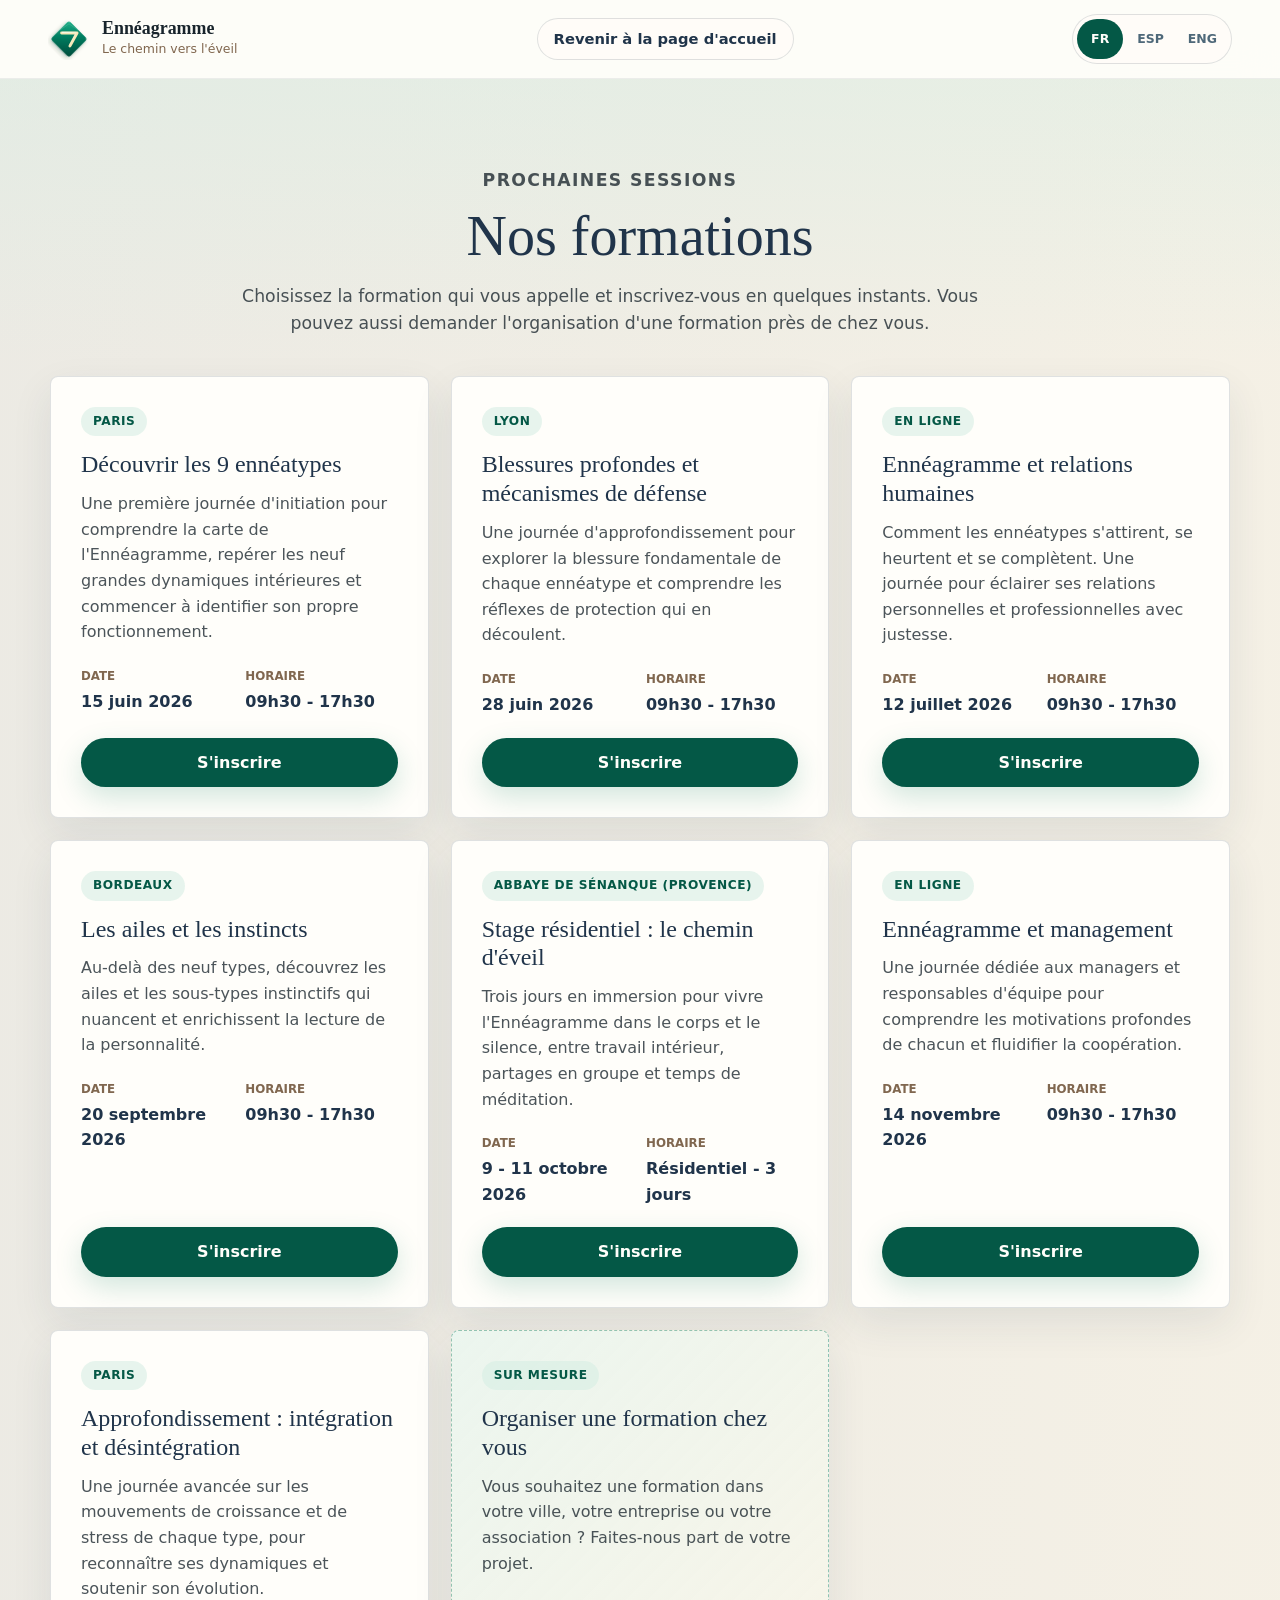
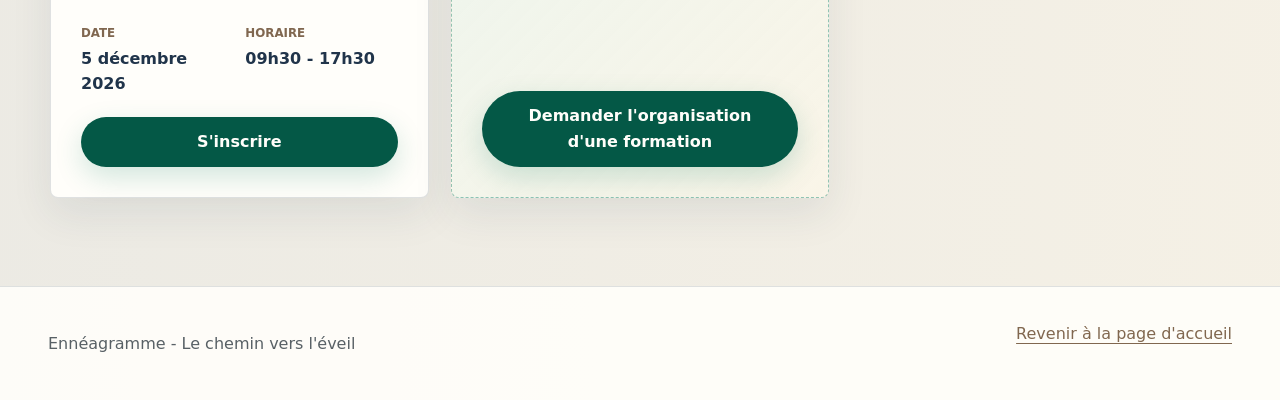
==== formations.html @ b4cacaa3 "Ajouter la page formations avec encadrés et formulaires - Accueil : remplacer le tableau des formati" ====
<!doctype html>
<html lang="fr">
  <head>
    <meta charset="utf-8" />
    <meta name="viewport" content="width=device-width, initial-scale=1" />
    <meta name="description" content="Découvrez nos formations et stages Ennéagramme : dates, lieux et inscription." />
    <title>Nos formations - Ennéagramme</title>
    <link rel="icon" href="assets/images/favicon.ico" sizes="any" />
    <link rel="icon" href="assets/images/favicon.svg" type="image/svg+xml" />
    <link rel="apple-touch-icon" href="assets/images/apple-touch-icon.png" />
    <link rel="manifest" href="site.webmanifest" />
    <link rel="stylesheet" href="css/style.css" />
  </head>
  <body>
    <header class="site-header">
      <a class="brand" href="index.html#accueil" aria-label="Retour à l'accueil">
        <span class="brand-mark">
          <img src="assets/images/logo.svg" alt="" />
        </span>
        <span>
          <strong data-i18n="site.title">Ennéagramme</strong>
          <small data-i18n="site.subtitle">Le chemin vers l'éveil</small>
        </span>
      </a>

      <a class="back-home" href="index.html#accueil" data-i18n="page.back">
        <span aria-hidden="true">&larr;</span>
        <span>Revenir à la page d'accueil</span>
      </a>

      <div class="language-switcher" aria-label="Choix de langue">
        <button type="button" data-lang="fr" class="active">FR</button>
        <button type="button" data-lang="es">ESP</button>
        <button type="button" data-lang="en">ENG</button>
      </div>
    </header>

    <main>
      <section class="section">
        <div class="section-heading">
          <p class="eyebrow" data-i18n="page.eyebrow">Prochaines sessions</p>
          <h1 class="page-title" data-i18n="page.title">Nos formations</h1>
          <p data-i18n="page.intro">
            Choisissez la formation qui vous appelle et inscrivez-vous en quelques instants. Vous pouvez
            aussi demander l'organisation d'une formation près de chez vous.
          </p>
        </div>

        <div id="formations-grid" class="formations-grid"></div>
      </section>
    </main>

    <footer class="site-footer">
      <p>
        <span data-i18n="footer.text">Ennéagramme - Le chemin vers l'éveil</span>
      </p>
      <a class="text-button" href="index.html#accueil" data-i18n="page.back">Revenir à la page d'accueil</a>
    </footer>

    <!-- Modale : inscription à une formation -->
    <dialog id="inscription-dialog" class="modal">
      <form method="dialog" class="modal-panel" id="registration-form">
        <button type="button" class="modal-close" data-close aria-label="Fermer">&times;</button>
        <p class="eyebrow" data-i18n="registration.eyebrow">Inscription</p>
        <h2 data-i18n="registration.title">Demande d'inscription</h2>

        <div id="selected-formation" class="selected-formation modal-summary"></div>

        <div class="modal-fields">
          <label>
            <span data-i18n="registration.firstName">Prénom</span>
            <input type="text" name="firstName" required autocomplete="given-name" />
          </label>
          <label>
            <span data-i18n="registration.lastName">Nom</span>
            <input type="text" name="lastName" required autocomplete="family-name" />
          </label>
          <label>
            <span data-i18n="registration.phone">Téléphone</span>
            <input type="tel" name="phone" required autocomplete="tel" />
          </label>
          <label>
            <span data-i18n="registration.email">Email</span>
            <input type="email" name="email" required autocomplete="email" />
          </label>
          <label class="field-full">
            <span data-i18n="registration.message">Message (facultatif)</span>
            <textarea name="message" rows="3"></textarea>
          </label>
        </div>

        <div class="modal-actions">
          <button type="button" class="ghost-button" data-close data-i18n="modal.cancel">Annuler</button>
          <button type="submit" class="primary-button" data-i18n="registration.submit">Valider mon inscription</button>
        </div>
        <p id="registration-message" class="form-message" role="status"></p>
      </form>
    </dialog>

    <!-- Modale : organiser une formation chez vous -->
    <dialog id="organize-dialog" class="modal">
      <form method="dialog" class="modal-panel" id="organize-form">
        <button type="button" class="modal-close" data-close aria-label="Fermer">&times;</button>
        <p class="eyebrow" data-i18n="organize.eyebrow">Sur mesure</p>
        <h2 data-i18n="organize.title">Organiser une formation chez vous</h2>
        <p class="modal-lead" data-i18n="organize.intro">
          Association, entreprise, groupe ou collectivité : nous construisons une formation adaptée à
          votre contexte, dans le lieu de votre choix. Décrivez votre projet, nous vous recontactons.
        </p>

        <div class="modal-fields">
          <label>
            <span data-i18n="organize.contact">Nom du contact</span>
            <input type="text" name="contact" required autocomplete="name" />
          </label>
          <label>
            <span data-i18n="organize.structure">Structure / organisation</span>
            <input type="text" name="structure" autocomplete="organization" />
          </label>
          <label>
            <span data-i18n="organize.email">Email</span>
            <input type="email" name="email" required autocomplete="email" />
          </label>
          <label>
            <span data-i18n="organize.phone">Téléphone</span>
            <input type="tel" name="phone" autocomplete="tel" />
          </label>
          <label>
            <span data-i18n="organize.city">Ville / lieu souhaité</span>
            <input type="text" name="city" />
          </label>
          <label>
            <span data-i18n="organize.participants">Nombre de participants estimé</span>
            <input type="number" name="participants" min="1" />
          </label>
          <label class="field-full">
            <span data-i18n="organize.dates">Dates ou période envisagée</span>
            <input type="text" name="dates" />
          </label>
          <label class="field-full">
            <span data-i18n="organize.message">Votre projet</span>
            <textarea name="message" rows="3"></textarea>
          </label>
        </div>

        <div class="modal-actions">
          <button type="button" class="ghost-button" data-close data-i18n="modal.cancel">Annuler</button>
          <button type="submit" class="primary-button" data-i18n="organize.submit">Envoyer ma demande</button>
        </div>
        <p id="organize-message" class="form-message" role="status"></p>
      </form>
    </dialog>

    <script src="js/formations.js"></script>
  </body>
</html>
---- css/style.css ----
:root {
  --ivory: #f7f4ec;
  --paper: #fffefa;
  --ink: #18242c;
  --night: #20344a;
  --blue: #4e6879;
  --emerald: #00795d;
  --emerald-dark: #045846;
  --mint: #d8eee4;
  --gold: #c6a968;
  --gold-soft: #efe4c5;
  --brown: #80674f;
  --sage: #8b9a86;
  --line: rgba(32, 52, 74, 0.14);
  --shadow: 0 16px 42px rgba(32, 52, 74, 0.09);
  --radius: 8px;
  --max-width: 1180px;
}

* {
  box-sizing: border-box;
}

html {
  scroll-behavior: smooth;
  overflow-x: clip;
}

body {
  margin: 0;
  color: var(--ink);
  background:
    linear-gradient(180deg, rgba(216, 238, 228, 0.55), rgba(247, 244, 236, 0) 360px),
    linear-gradient(90deg, rgba(32, 52, 74, 0.05), rgba(198, 169, 104, 0.05)),
    var(--ivory);
  font-family: Inter, ui-sans-serif, system-ui, -apple-system, BlinkMacSystemFont, "Segoe UI", sans-serif;
  line-height: 1.6;
  overflow-x: clip;
}

a {
  color: inherit;
  text-decoration: none;
}

button,
input {
  font: inherit;
}

.site-header {
  position: sticky;
  top: 0;
  z-index: 20;
  display: grid;
  grid-template-columns: auto 1fr auto;
  align-items: center;
  gap: 24px;
  min-height: 78px;
  padding: 14px clamp(18px, 4vw, 48px);
  border-bottom: 1px solid rgba(32, 52, 74, 0.08);
  background: rgba(255, 254, 250, 0.92);
  backdrop-filter: blur(18px);
}

.brand {
  display: inline-flex;
  align-items: center;
  gap: 12px;
  min-width: 210px;
}

.brand-mark {
  display: grid;
  place-items: center;
  width: 42px;
  height: 42px;
  flex: 0 0 auto;
}

.brand-mark img {
  display: block;
  width: 42px;
  height: 42px;
}

.brand strong,
.brand small {
  display: block;
}

.brand strong {
  font-family: Georgia, "Times New Roman", serif;
  font-size: 1.12rem;
  line-height: 1.1;
}

.brand small {
  color: var(--brown);
  font-size: 0.78rem;
}

.main-nav {
  display: flex;
  justify-content: center;
  gap: clamp(14px, 3vw, 36px);
  color: rgba(24, 36, 44, 0.78);
  font-size: 0.95rem;
}

.main-nav a {
  padding: 8px 0;
  border-bottom: 1px solid transparent;
}

.main-nav a:hover,
.main-nav a:focus-visible {
  color: var(--night);
  border-color: var(--gold);
}

.language-switcher {
  display: inline-flex;
  gap: 4px;
  padding: 4px;
  border: 1px solid var(--line);
  border-radius: 999px;
  background: rgba(255, 253, 248, 0.68);
}

.language-switcher button,
.text-button,
.ghost-button,
.primary-button,
.table-button,
.danger-button {
  min-height: 40px;
  border: 0;
  cursor: pointer;
}

.language-switcher button {
  min-width: 46px;
  padding: 6px 10px;
  border-radius: 999px;
  color: var(--blue);
  background: transparent;
  font-size: 0.78rem;
  font-weight: 700;
  letter-spacing: 0;
}

.language-switcher button.active {
  color: var(--paper);
  background: var(--emerald-dark);
}

.mobile-menu-button {
  display: none;
  width: 44px;
  height: 44px;
  border: 1px solid var(--line);
  border-radius: var(--radius);
  background: var(--paper);
}

.mobile-menu-button span {
  display: block;
  width: 18px;
  height: 2px;
  margin: 4px auto;
  background: var(--night);
}

.section {
  width: min(calc(100% - 36px), var(--max-width));
  margin: 0 auto;
  padding: 88px 0;
}

.section-soft {
  width: 100%;
  max-width: none;
  padding-inline: max(18px, calc((100vw - var(--max-width)) / 2));
  background: rgba(255, 254, 250, 0.66);
  border-block: 1px solid rgba(32, 52, 74, 0.06);
}

.hero {
  position: relative;
  overflow: hidden;
  display: grid;
  grid-template-columns: minmax(0, 1fr);
  align-items: center;
  min-height: min(680px, calc(100vh - 118px));
  padding-top: 48px;
  padding-bottom: 64px;
}

.hero::after {
  content: "";
  position: absolute;
  left: 0;
  right: 0;
  bottom: 26px;
  height: 1px;
  background: linear-gradient(90deg, transparent, rgba(0, 121, 93, 0.22), transparent);
  pointer-events: none;
}

.hero-content {
  position: relative;
  z-index: 2;
  min-width: 0;
  max-width: 880px;
  padding-left: clamp(0px, 2vw, 28px);
  border-left: 3px solid rgba(0, 121, 93, 0.16);
}

.eyebrow {
  margin: 0 0 12px;
  color: var(--brown);
  font-size: 0.82rem;
  font-weight: 750;
  letter-spacing: 0.08em;
  text-transform: uppercase;
}

h1,
h2,
h3 {
  margin: 0;
  color: var(--night);
  font-family: Georgia, "Times New Roman", serif;
  font-weight: 500;
  letter-spacing: 0;
}

h1 {
  max-width: 820px;
  font-size: 6.2rem;
  line-height: 0.94;
}

h1 em {
  display: block;
  margin-top: 12px;
  color: var(--brown);
  font-size: 2.9rem;
  font-style: normal;
}

h2 {
  font-size: 3.5rem;
  line-height: 1.05;
}

h3 {
  font-size: 1.55rem;
}

.hero-text,
.section-heading p {
  max-width: 760px;
  color: rgba(24, 36, 44, 0.78);
  font-size: 1.08rem;
}

.hero-text {
  margin: 28px 0 32px;
}

.primary-button {
  display: inline-flex;
  align-items: center;
  justify-content: center;
  min-width: 148px;
  padding: 12px 22px;
  border-radius: 999px;
  color: var(--paper);
  background: var(--emerald-dark);
  font-weight: 720;
  box-shadow: 0 10px 28px rgba(0, 121, 93, 0.18);
}

.primary-button:hover,
.primary-button:focus-visible {
  background: var(--night);
}

.enneagram-holder {
  width: min(100%, 540px);
  aspect-ratio: 1;
}

.hero-symbol {
  position: absolute;
  z-index: 1;
  top: 50%;
  right: max(-160px, -9vw);
  width: min(68vw, 760px);
  aspect-ratio: 1;
  transform: translateY(-48%);
  opacity: 0.2;
  filter: drop-shadow(0 32px 65px rgba(32, 52, 74, 0.08));
  pointer-events: none;
}

.enneagram-svg {
  width: 100%;
  height: 100%;
  overflow: visible;
}

.enneagram-ring {
  fill: rgba(255, 253, 248, 0.75);
  stroke: rgba(198, 169, 104, 0.42);
  stroke-width: 1.3;
}

.hero-symbol .enneagram-ring {
  fill: transparent;
  stroke: rgba(0, 121, 93, 0.55);
  stroke-width: 0.9;
}

.enneagram-line {
  fill: none;
  stroke: rgba(32, 52, 74, 0.48);
  stroke-width: 1.25;
}

.hero-symbol .enneagram-line {
  stroke: rgba(32, 52, 74, 0.56);
  stroke-width: 0.9;
}

.enneagram-node circle {
  fill: var(--paper);
  stroke: var(--gold);
  stroke-width: 1.2;
}

.enneagram-dot {
  fill: rgba(0, 121, 93, 0.62);
}

.enneagram-node text {
  fill: var(--night);
  font-weight: 760;
}

.enneagram-label {
  fill: rgba(24, 36, 44, 0.82);
  font-size: 10.8px;
  font-weight: 700;
}

.enneagram-label-pill {
  fill: rgba(255, 253, 248, 0.9);
  stroke: rgba(198, 169, 104, 0.35);
  stroke-width: 0.8;
}

.interactive .enneagram-label-group {
  cursor: pointer;
}

.interactive .enneagram-node {
  cursor: pointer;
}

.interactive .enneagram-node:hover circle,
.interactive .enneagram-node.active circle {
  fill: var(--gold-soft);
  stroke: var(--night);
}

.interactive .enneagram-label-group:hover .enneagram-label-pill,
.interactive .enneagram-label-group.active .enneagram-label-pill {
  fill: var(--gold-soft);
  stroke: rgba(32, 52, 74, 0.6);
}

.section-heading {
  max-width: 820px;
  margin: 0 auto 38px;
  text-align: center;
}

.section-heading.left {
  margin-inline: 0;
  text-align: left;
}

.table-shell {
  overflow-x: auto;
  border: 1px solid var(--line);
  border-radius: var(--radius);
  background: rgba(255, 254, 250, 0.92);
  box-shadow: var(--shadow);
}

.formations-table {
  width: 100%;
  min-width: 760px;
  border-collapse: collapse;
}

.formations-table th,
.formations-table td {
  padding: 18px;
  border-bottom: 1px solid rgba(32, 52, 74, 0.09);
  text-align: left;
  vertical-align: middle;
}

.formations-table th {
  color: var(--brown);
  background: rgba(216, 238, 228, 0.5);
  font-size: 0.8rem;
  text-transform: uppercase;
}

.formations-table tbody tr:hover {
  background: rgba(216, 238, 228, 0.24);
}

.formations-table tr:last-child td {
  border-bottom: 0;
}

.table-button,
.danger-button,
.ghost-button {
  border: 1px solid var(--line);
  border-radius: 999px;
  background: var(--paper);
  color: var(--night);
  font-weight: 720;
}

.table-button,
.danger-button {
  padding: 8px 14px;
}

.danger-button {
  color: #8f3c32;
}

.ghost-button {
  padding: 10px 16px;
}

.table-input {
  width: 100%;
  min-width: 120px;
  padding: 10px;
  border: 1px solid var(--line);
  border-radius: var(--radius);
  color: var(--ink);
  background: #fff;
}

.admin-add-row {
  margin: 16px 0 0;
}

.registration-section {
  padding-top: 56px;
}

.registration-panel {
  max-width: 820px;
  margin: 0 auto;
  padding: clamp(22px, 5vw, 42px);
  border: 1px solid var(--line);
  border-radius: var(--radius);
  background: rgba(255, 254, 250, 0.94);
  box-shadow: var(--shadow);
}

.selected-formation {
  display: grid;
  grid-template-columns: repeat(4, minmax(0, 1fr));
  gap: 10px;
  margin: 22px 0 30px;
}

.selected-formation div {
  padding: 14px;
  border: 1px solid var(--line);
  border-radius: var(--radius);
  background: rgba(216, 238, 228, 0.24);
}

.selected-formation strong {
  display: block;
  color: var(--brown);
  font-size: 0.78rem;
  text-transform: uppercase;
}

.registration-form {
  display: grid;
  grid-template-columns: repeat(2, minmax(0, 1fr));
  gap: 16px;
}

.registration-form label {
  display: grid;
  gap: 6px;
  color: var(--night);
  font-weight: 720;
}

.registration-form input {
  min-height: 48px;
  padding: 10px 12px;
  border: 1px solid var(--line);
  border-radius: var(--radius);
  background: #fff;
}

.registration-form button {
  grid-column: 1 / -1;
  justify-self: start;
}

.form-message {
  min-height: 28px;
  color: #476b4e;
  font-weight: 720;
}

.types-layout {
  display: grid;
  grid-template-columns: minmax(340px, 0.9fr) minmax(0, 1fr);
  gap: clamp(28px, 6vw, 72px);
  align-items: center;
}

.type-card,
.trainer-card,
.testimonial-card {
  border: 1px solid var(--line);
  border-radius: var(--radius);
  background: var(--paper);
  box-shadow: var(--shadow);
}

.type-card {
  min-height: 410px;
  padding: clamp(22px, 4vw, 36px);
}

.type-card .emblem {
  display: grid;
  place-items: center;
  width: 68px;
  height: 68px;
  margin-bottom: 18px;
  border-radius: 50%;
  color: var(--night);
  background: linear-gradient(135deg, var(--gold-soft), var(--mint));
}

.type-card dl {
  display: grid;
  gap: 14px;
  margin: 22px 0 0;
}

.type-card dt {
  color: var(--brown);
  font-size: 0.8rem;
  font-weight: 780;
  text-transform: uppercase;
}

.type-card dd {
  margin: 2px 0 0;
  color: rgba(24, 36, 44, 0.78);
}

.trainer-grid {
  display: grid;
  gap: 22px;
}

.trainer-card {
  display: grid;
  grid-template-columns: 220px 1fr;
  gap: 28px;
  align-items: center;
  padding: clamp(20px, 3vw, 30px);
}

.trainer-photo {
  position: relative;
  display: grid;
  place-items: center;
  aspect-ratio: 1;
  border-radius: var(--radius);
  overflow: hidden;
  color: var(--night);
  background:
    linear-gradient(135deg, rgba(198, 169, 104, 0.18), rgba(0, 121, 93, 0.14)),
    var(--paper);
  font-family: Georgia, "Times New Roman", serif;
  font-size: 3rem;
}

.trainer-photo img {
  position: absolute;
  inset: 0;
  width: 100%;
  height: 100%;
  object-fit: cover;
}

.trainer-photo img.is-hidden {
  display: none;
}

.testimonials {
  padding-bottom: 72px;
}

.testimonial-grid {
  display: grid;
  grid-template-columns: repeat(3, minmax(0, 1fr));
  gap: 18px;
}

.testimonial-card {
  padding: 20px;
}

.video-slot {
  display: grid;
  place-items: center;
  min-height: 160px;
  margin-bottom: 18px;
  border: 1px dashed rgba(32, 52, 74, 0.22);
  border-radius: var(--radius);
  color: var(--brown);
  background: rgba(216, 238, 228, 0.22);
  font-size: 0.82rem;
  text-transform: uppercase;
}

.site-footer {
  display: flex;
  justify-content: space-between;
  gap: 20px;
  padding: 28px clamp(18px, 4vw, 48px);
  border-top: 1px solid var(--line);
  color: rgba(24, 36, 44, 0.72);
  background: rgba(255, 254, 250, 0.92);
}

.footer-actions {
  display: flex;
  flex-wrap: wrap;
  gap: 10px;
  justify-content: flex-end;
}

.text-button {
  padding: 6px 0;
  color: var(--brown);
  background: transparent;
  text-decoration: underline;
  text-underline-offset: 4px;
}

.admin-only {
  display: none;
}

body.is-admin .admin-only {
  display: inline-flex;
}

body.is-admin [contenteditable="true"] {
  outline: 1px dashed rgba(198, 169, 104, 0.95);
  outline-offset: 4px;
  border-radius: 4px;
}

/* Section formations (accueil) : bouton découvrir */
.formations-cta-wrap {
  margin-top: 30px;
}

/* Page "Nos formations" */
.back-home {
  display: inline-flex;
  align-items: center;
  gap: 8px;
  justify-self: center;
  padding: 8px 16px;
  border: 1px solid var(--line);
  border-radius: 999px;
  color: var(--night);
  background: rgba(255, 253, 248, 0.68);
  font-size: 0.92rem;
  font-weight: 700;
}

.back-home:hover,
.back-home:focus-visible {
  color: var(--emerald-dark);
  border-color: var(--gold);
}

.page-title {
  font-size: 3.5rem;
  line-height: 1.05;
}

.formations-grid {
  display: grid;
  grid-template-columns: repeat(3, minmax(0, 1fr));
  gap: 22px;
}

.formation-card {
  display: flex;
  flex-direction: column;
  gap: 20px;
  padding: clamp(22px, 3vw, 30px);
  border: 1px solid var(--line);
  border-radius: var(--radius);
  background: var(--paper);
  box-shadow: var(--shadow);
}

.formation-card-body {
  flex: 1 1 auto;
}

.formation-place {
  display: inline-block;
  margin-bottom: 14px;
  padding: 5px 12px;
  border-radius: 999px;
  color: var(--emerald-dark);
  background: rgba(216, 238, 228, 0.6);
  font-size: 0.76rem;
  font-weight: 750;
  letter-spacing: 0.04em;
  text-transform: uppercase;
}

.formation-title {
  font-size: 1.5rem;
  line-height: 1.2;
}

.formation-desc {
  margin: 12px 0 0;
  color: rgba(24, 36, 44, 0.78);
  font-size: 1rem;
}

.formation-meta {
  display: grid;
  grid-template-columns: repeat(2, minmax(0, 1fr));
  gap: 12px;
  margin: 22px 0 0;
}

.formation-meta dt {
  color: var(--brown);
  font-size: 0.74rem;
  font-weight: 780;
  text-transform: uppercase;
}

.formation-meta dd {
  margin: 3px 0 0;
  color: var(--night);
  font-weight: 650;
}

.formation-register {
  align-self: stretch;
  width: 100%;
}

.organize-card {
  border-style: dashed;
  border-color: rgba(0, 121, 93, 0.4);
  background:
    linear-gradient(135deg, rgba(216, 238, 228, 0.5), rgba(239, 228, 197, 0.35)),
    var(--paper);
}

/* Modales (inscription / organisation) */
.modal {
  width: min(640px, calc(100% - 32px));
  padding: 0;
  border: 1px solid var(--line);
  border-radius: var(--radius);
  background: transparent;
  box-shadow: 0 30px 80px rgba(32, 52, 74, 0.28);
}

.modal::backdrop {
  background: rgba(24, 36, 44, 0.5);
  backdrop-filter: blur(3px);
}

.modal-panel {
  position: relative;
  padding: clamp(24px, 4vw, 40px);
  border-radius: var(--radius);
  background: var(--paper);
}

.modal-panel .eyebrow {
  margin-bottom: 8px;
}

.modal-panel h2 {
  font-size: 1.9rem;
  line-height: 1.15;
}

.modal-close {
  position: absolute;
  top: 14px;
  right: 16px;
  width: 40px;
  height: 40px;
  border: 0;
  border-radius: 50%;
  color: var(--night);
  background: rgba(216, 238, 228, 0.5);
  font-size: 1.5rem;
  line-height: 1;
  cursor: pointer;
}

.modal-close:hover,
.modal-close:focus-visible {
  background: var(--gold-soft);
}

.modal-lead {
  margin: 12px 0 0;
  color: rgba(24, 36, 44, 0.78);
}

.modal-summary {
  display: grid;
  grid-template-columns: repeat(3, minmax(0, 1fr));
}

.modal-summary .summary-topic {
  grid-column: 1 / -1;
  background: rgba(216, 238, 228, 0.42);
}

.modal-summary .summary-topic strong {
  text-transform: none;
  font-size: 1rem;
  color: var(--night);
}

.modal-fields {
  display: grid;
  grid-template-columns: repeat(2, minmax(0, 1fr));
  gap: 16px;
  margin: 24px 0 8px;
}

.modal-fields label {
  display: grid;
  gap: 6px;
  color: var(--night);
  font-weight: 720;
}

.modal-fields .field-full {
  grid-column: 1 / -1;
}

.modal-fields input,
.modal-fields textarea {
  min-height: 48px;
  padding: 10px 12px;
  border: 1px solid var(--line);
  border-radius: var(--radius);
  background: #fff;
  font: inherit;
  color: var(--ink);
}

.modal-fields textarea {
  min-height: 84px;
  resize: vertical;
}

.modal-actions {
  display: flex;
  flex-wrap: wrap;
  gap: 12px;
  justify-content: flex-end;
  margin-top: 18px;
}

@media (max-width: 980px) {
  .formations-grid {
    grid-template-columns: repeat(2, minmax(0, 1fr));
  }
}

@media (max-width: 920px) {
  .site-header {
    grid-template-columns: auto auto 1fr;
  }

  .back-home {
    order: 3;
    justify-self: end;
    padding: 8px 12px;
  }

  .back-home span:last-child {
    display: none;
  }

  .mobile-menu-button {
    display: block;
    order: 2;
  }

  .brand {
    min-width: 0;
  }

  .main-nav {
    position: absolute;
    top: 78px;
    left: 18px;
    right: 18px;
    display: none;
    flex-direction: column;
    gap: 2px;
    padding: 14px;
    border: 1px solid var(--line);
    border-radius: var(--radius);
    background: var(--paper);
    box-shadow: var(--shadow);
  }

  .main-nav.is-open {
    display: flex;
  }

  .language-switcher {
    justify-self: end;
    order: 3;
  }

  .hero,
  .types-layout {
    grid-template-columns: 1fr;
  }

  .hero {
    min-height: auto;
  }

  h1 {
    font-size: 4.3rem;
  }

  h1 em {
    font-size: 2rem;
  }

  h2 {
    font-size: 2.8rem;
  }

  .enneagram-holder {
    max-width: 430px;
    margin: 0 auto;
  }

  .hero-symbol {
    top: 54%;
    right: -220px;
    width: 720px;
    opacity: 0.16;
  }

  .selected-formation,
  .registration-form,
  .trainer-card,
  .testimonial-grid {
    grid-template-columns: 1fr;
  }

  .trainer-photo {
    max-width: 260px;
  }
}

@media (max-width: 560px) {
  .site-header {
    grid-template-columns: minmax(0, 1fr) auto auto;
    gap: 10px;
    padding-inline: 14px;
  }

  .brand {
    gap: 9px;
  }

  .brand strong {
    font-size: 1rem;
  }

  .brand-mark,
  .brand-mark img {
    width: 36px;
    height: 36px;
  }

  .brand small {
    display: none;
  }

  .language-switcher {
    grid-column: 1 / -1;
    gap: 2px;
    justify-self: start;
    margin-top: 2px;
    padding: 3px;
  }

  .language-switcher button {
    min-width: 32px;
    min-height: 34px;
    padding-inline: 6px;
    font-size: 0.7rem;
  }

  .section,
  .section-soft {
    padding-top: 68px;
    padding-bottom: 68px;
  }

  h1 {
    font-size: 3.25rem;
  }

  h1 em {
    font-size: 1.65rem;
  }

  h2 {
    font-size: 2.35rem;
  }

  .hero-symbol {
    right: -250px;
    width: 620px;
  }

  .formations-table th,
  .formations-table td {
    padding: 14px;
  }
}
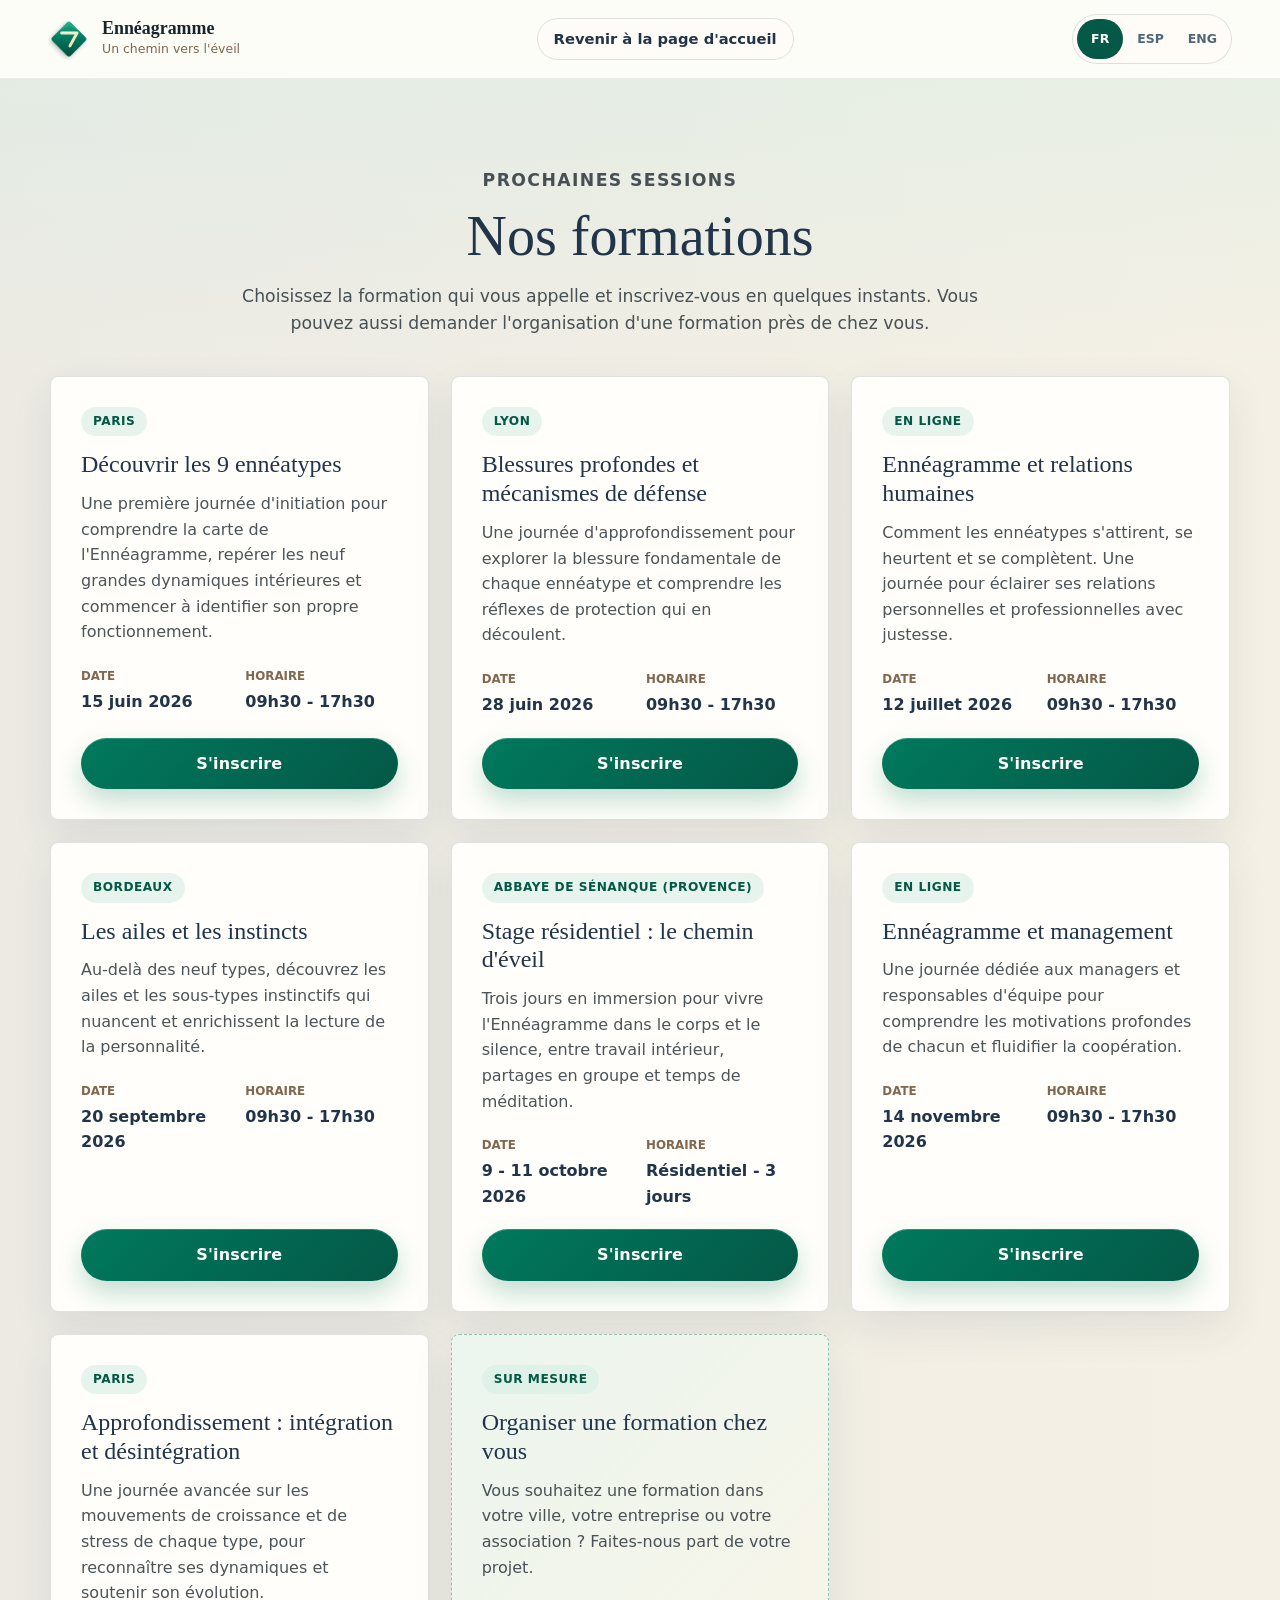
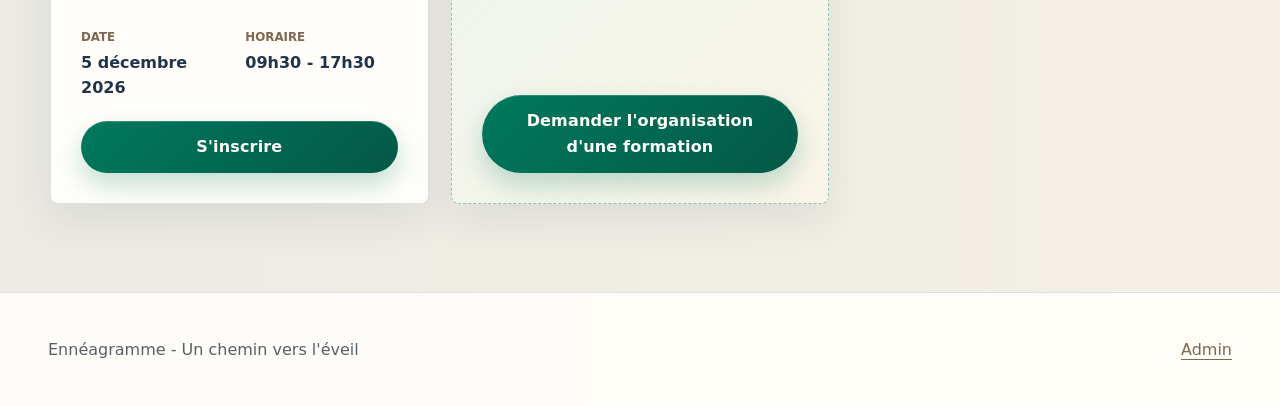
==== commit 65b2eb2b: "Révision design + mode admin sur la page formations - Sous-titre "Un chemin vers l'éveil" (au lieu d" ====
--- a/formations.html
+++ b/formations.html
@@ -19,7 +19,7 @@
         </span>
         <span>
           <strong data-i18n="site.title">Ennéagramme</strong>
-          <small data-i18n="site.subtitle">Le chemin vers l'éveil</small>
+          <small data-i18n="site.subtitle">Un chemin vers l'éveil</small>
         </span>
       </a>
 
@@ -46,15 +46,24 @@
           </p>
         </div>
 
+        <p class="admin-hint admin-only" data-i18n="admin.hint">
+          Mode admin : cliquez sur un champ d'un encadré pour le modifier, puis exportez les formations.
+        </p>
+
         <div id="formations-grid" class="formations-grid"></div>
       </section>
     </main>
 
     <footer class="site-footer">
       <p>
-        <span data-i18n="footer.text">Ennéagramme - Le chemin vers l'éveil</span>
+        <span data-i18n="footer.text">Ennéagramme - Un chemin vers l'éveil</span>
       </p>
-      <a class="text-button" href="index.html#accueil" data-i18n="page.back">Revenir à la page d'accueil</a>
+      <div class="footer-actions">
+        <button type="button" class="text-button admin-only" id="admin-export" data-i18n="admin.export">
+          Exporter les formations
+        </button>
+        <button type="button" class="text-button" id="admin-toggle" data-i18n="admin.button">Admin</button>
+      </div>
     </footer>
 
     <!-- Modale : inscription à une formation -->
--- a/css/style.css
+++ b/css/style.css
@@ -137,6 +137,35 @@
   min-height: 40px;
   border: 0;
   cursor: pointer;
+  transition:
+    transform 0.22s cubic-bezier(0.22, 1, 0.36, 1),
+    box-shadow 0.22s ease,
+    background 0.22s ease,
+    color 0.22s ease,
+    border-color 0.22s ease;
+}
+
+.language-switcher button:focus-visible,
+.text-button:focus-visible,
+.ghost-button:focus-visible,
+.primary-button:focus-visible,
+.table-button:focus-visible,
+.danger-button:focus-visible,
+.back-home:focus-visible {
+  outline: 2px solid var(--gold);
+  outline-offset: 3px;
+}
+
+@media (prefers-reduced-motion: reduce) {
+  .language-switcher button,
+  .text-button,
+  .ghost-button,
+  .primary-button,
+  .table-button,
+  .danger-button,
+  .formation-card {
+    transition: none;
+  }
 }
 
 .language-switcher button {
@@ -271,21 +300,29 @@
 }
 
 .primary-button {
+  position: relative;
   display: inline-flex;
   align-items: center;
   justify-content: center;
   min-width: 148px;
-  padding: 12px 22px;
+  padding: 13px 26px;
   border-radius: 999px;
   color: var(--paper);
-  background: var(--emerald-dark);
+  background: linear-gradient(135deg, var(--emerald) 0%, var(--emerald-dark) 100%);
   font-weight: 720;
-  box-shadow: 0 10px 28px rgba(0, 121, 93, 0.18);
-}
-
-.primary-button:hover,
-.primary-button:focus-visible {
-  background: var(--night);
+  letter-spacing: 0.01em;
+  box-shadow: 0 12px 26px rgba(0, 121, 93, 0.24), inset 0 1px 0 rgba(255, 255, 255, 0.18);
+}
+
+.primary-button:hover {
+  transform: translateY(-2px);
+  background: linear-gradient(135deg, var(--emerald-dark) 0%, var(--night) 100%);
+  box-shadow: 0 18px 36px rgba(0, 121, 93, 0.3), inset 0 1px 0 rgba(255, 255, 255, 0.2);
+}
+
+.primary-button:active {
+  transform: translateY(0);
+  box-shadow: 0 8px 18px rgba(0, 121, 93, 0.24);
 }
 
 .enneagram-holder {
@@ -440,6 +477,24 @@
   font-weight: 720;
 }
 
+.table-button:hover,
+.ghost-button:hover {
+  transform: translateY(-1px);
+  border-color: var(--gold);
+  background: var(--mint);
+  box-shadow: 0 8px 18px rgba(32, 52, 74, 0.1);
+}
+
+.danger-button:hover {
+  border-color: #b4554a;
+  background: rgba(180, 85, 74, 0.08);
+}
+
+.language-switcher button:hover:not(.active) {
+  color: var(--emerald-dark);
+  background: rgba(216, 238, 228, 0.6);
+}
+
 .table-button,
 .danger-button {
   padding: 8px 14px;
@@ -635,20 +690,17 @@
 }
 
 .testimonial-card {
-  padding: 20px;
-}
-
-.video-slot {
-  display: grid;
-  place-items: center;
-  min-height: 160px;
-  margin-bottom: 18px;
-  border: 1px dashed rgba(32, 52, 74, 0.22);
-  border-radius: var(--radius);
-  color: var(--brown);
-  background: rgba(216, 238, 228, 0.22);
-  font-size: 0.82rem;
-  text-transform: uppercase;
+  padding: 10px;
+  overflow: hidden;
+}
+
+.testimonial-video {
+  display: block;
+  width: 100%;
+  aspect-ratio: 16 / 9;
+  border-radius: calc(var(--radius) - 2px);
+  background: #000;
+  object-fit: cover;
 }
 
 .site-footer {
@@ -684,10 +736,19 @@
   display: inline-flex;
 }
 
+body.is-admin .admin-hint.admin-only {
+  display: block;
+}
+
 body.is-admin [contenteditable="true"] {
   outline: 1px dashed rgba(198, 169, 104, 0.95);
   outline-offset: 4px;
   border-radius: 4px;
+}
+
+body.is-admin [contenteditable="true"]:focus {
+  outline: 2px solid var(--emerald);
+  background: rgba(216, 238, 228, 0.4);
 }
 
 /* Section formations (accueil) : bouton découvrir */
@@ -736,6 +797,16 @@
   border-radius: var(--radius);
   background: var(--paper);
   box-shadow: var(--shadow);
+  transition:
+    transform 0.24s cubic-bezier(0.22, 1, 0.36, 1),
+    box-shadow 0.24s ease,
+    border-color 0.24s ease;
+}
+
+.formation-card:hover {
+  transform: translateY(-4px);
+  border-color: rgba(198, 169, 104, 0.5);
+  box-shadow: 0 26px 54px rgba(32, 52, 74, 0.14);
 }
 
 .formation-card-body {
@@ -789,6 +860,19 @@
 .formation-register {
   align-self: stretch;
   width: 100%;
+}
+
+.admin-hint {
+  max-width: 820px;
+  margin: 0 auto 24px;
+  padding: 12px 18px;
+  border: 1px solid rgba(198, 169, 104, 0.5);
+  border-radius: var(--radius);
+  background: rgba(239, 228, 197, 0.35);
+  color: var(--brown);
+  font-size: 0.92rem;
+  font-weight: 650;
+  text-align: center;
 }
 
 .organize-card {
